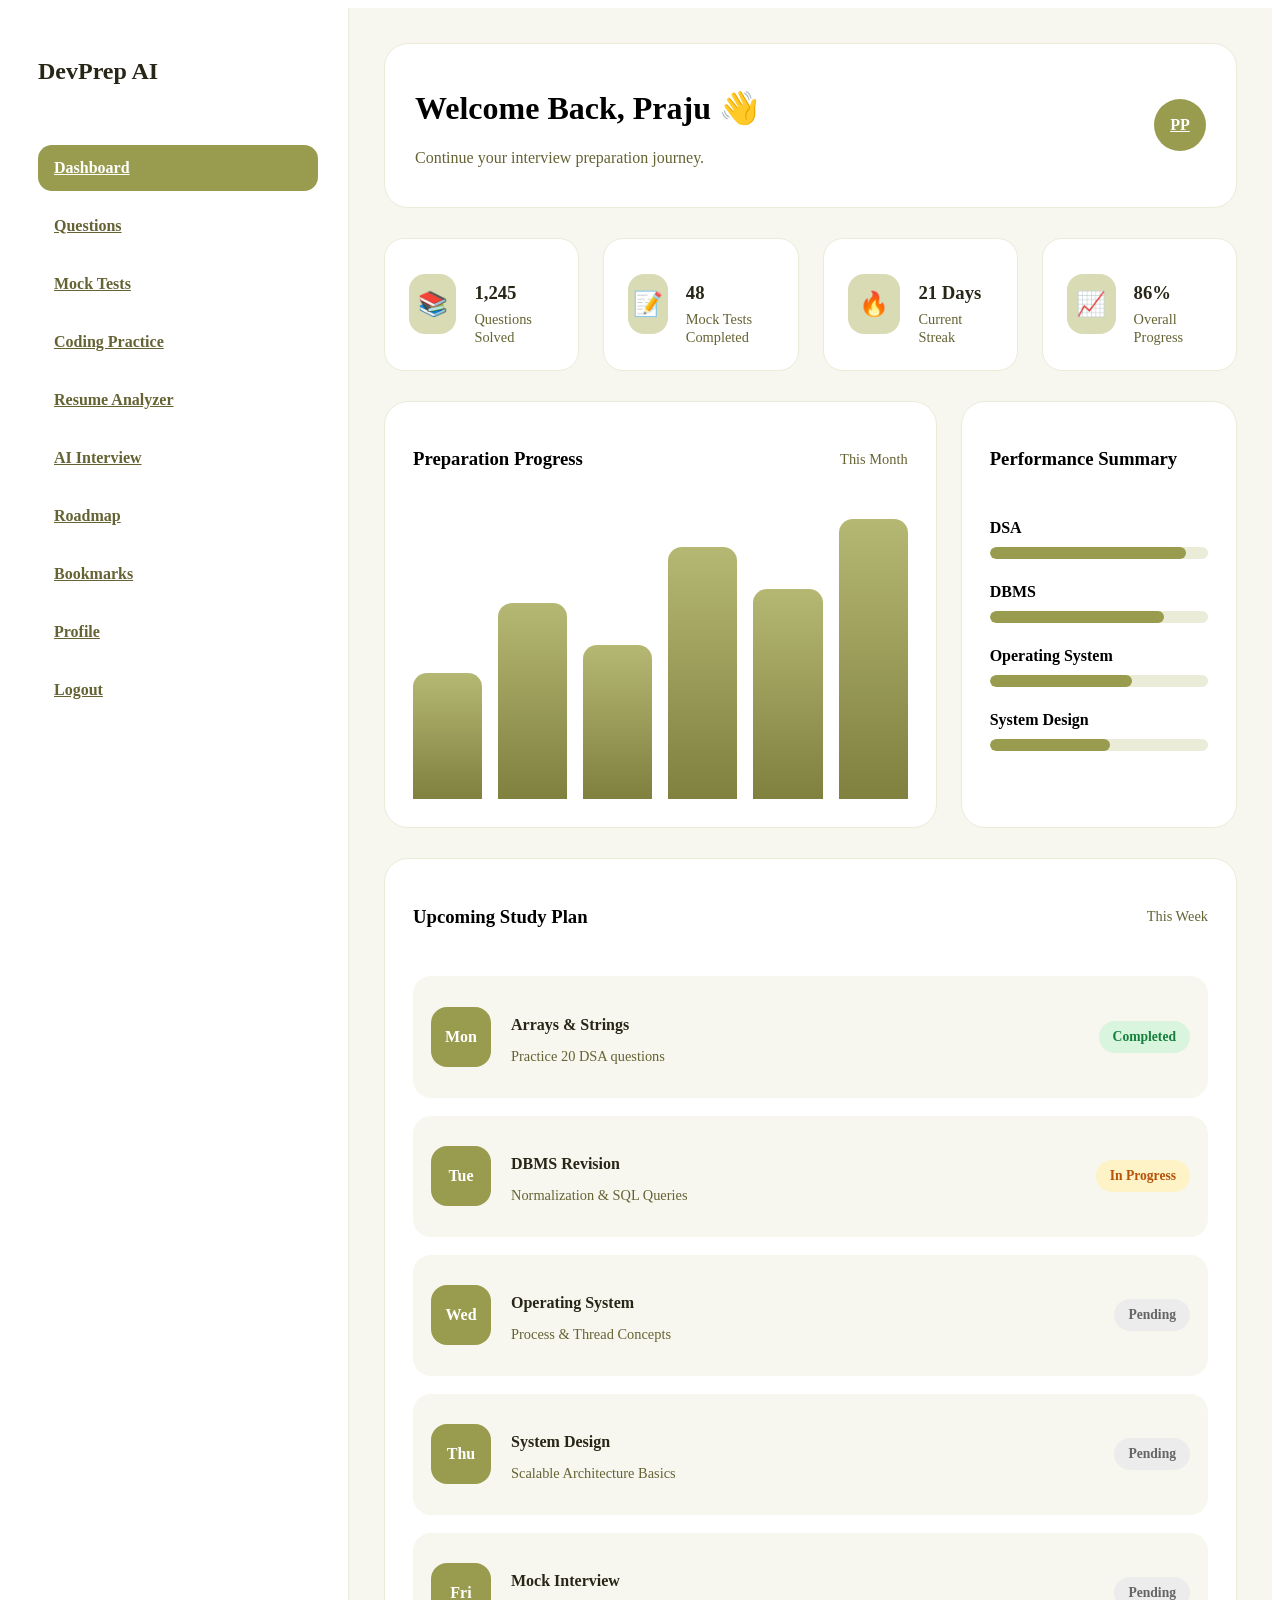
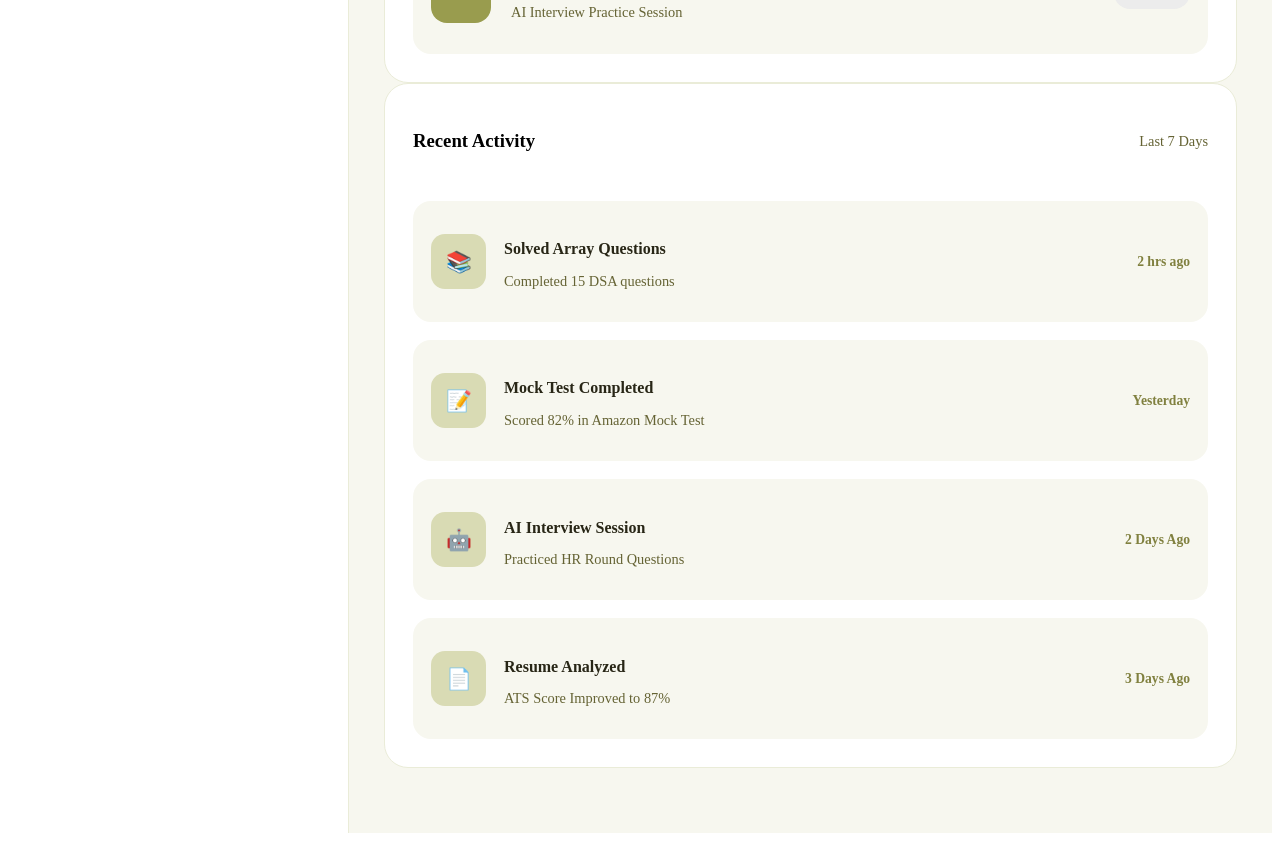
==== pages/dashboard.html @ f8e4fe68 "Dashboard done" ====
<!DOCTYPE html>
<html lang="en">

<head>

    <meta charset="UTF-8">

    <meta name="viewport" content="width=device-width, initial-scale=1.0">

    <title>Dashboard | DevPrep AI</title>

    <link rel="stylesheet" href="../assets/css/style.css">

    <link rel="stylesheet" href="../assets/css/dashboard.css">

</head>

<body>

    <div class="dashboard-layout">

        <!-- SIDEBAR -->

        <aside class="sidebar">

            <div class="sidebar-logo">

                <h2>DevPrep AI</h2>

            </div>

            <nav class="sidebar-menu">

                <a href="#" class="active">Dashboard</a>

                <a href="#">Questions</a>

                <a href="#">Mock Tests</a>

                <a href="#">Coding Practice</a>

                <a href="#">Resume Analyzer</a>

                <a href="#">AI Interview</a>

                <a href="#">Roadmap</a>

                <a href="#">Bookmarks</a>

                <a href="#">Profile</a>

                <a href="#">Logout</a>

            </nav>

        </aside>

        <!-- MAIN -->

        <main class="dashboard-main">

            <!-- TOPBAR -->

            <header class="dashboard-header">

                <div>

                    <h1>Welcome Back, Praju 👋</h1>

                    <p>
                        Continue your interview preparation journey.
                    </p>

                </div>

                <a href="../index.html" class="profile-mini">
                    PP
                </a>

            </header>

            <!-- CONTENT -->
            <div class="stats-grid">

                <div class="stat-widget">

                    <div class="stat-icon">📚</div>

                    <div class="stat-info">

                        <h3>1,245</h3>

                        <span>Questions Solved</span>

                    </div>

                </div>

                <div class="stat-widget">

                    <div class="stat-icon">📝</div>

                    <div class="stat-info">

                        <h3>48</h3>

                        <span>Mock Tests Completed</span>

                    </div>

                </div>

                <div class="stat-widget">

                    <div class="stat-icon">🔥</div>

                    <div class="stat-info">

                        <h3>21 Days</h3>

                        <span>Current Streak</span>

                    </div>

                </div>

                <div class="stat-widget">

                    <div class="stat-icon">📈</div>

                    <div class="stat-info">

                        <h3>86%</h3>

                        <span>Overall Progress</span>

                    </div>

                </div>

            </div>
            <div class="analytics-grid">

                <!-- Progress Chart -->

                <div class="analytics-card">

                    <div class="card-header">

                        <h3>Preparation Progress</h3>

                        <span>This Month</span>

                    </div>

                    <div class="chart-placeholder">

                        <div class="bar bar-1"></div>
                        <div class="bar bar-2"></div>
                        <div class="bar bar-3"></div>
                        <div class="bar bar-4"></div>
                        <div class="bar bar-5"></div>
                        <div class="bar bar-6"></div>

                    </div>

                </div>

                <!-- Progress Summary -->

                <div class="analytics-card">

                    <div class="card-header">

                        <h3>Performance Summary</h3>

                    </div>

                    <div class="progress-item">

                        <span>DSA</span>

                        <div class="progress-track">

                            <div class="progress-fill p1"></div>

                        </div>

                    </div>

                    <div class="progress-item">

                        <span>DBMS</span>

                        <div class="progress-track">

                            <div class="progress-fill p2"></div>

                        </div>

                    </div>

                    <div class="progress-item">

                        <span>Operating System</span>

                        <div class="progress-track">

                            <div class="progress-fill p3"></div>

                        </div>

                    </div>

                    <div class="progress-item">

                        <span>System Design</span>

                        <div class="progress-track">

                            <div class="progress-fill p4"></div>

                        </div>

                    </div>

                </div>

            </div>
            <!-- RECENT ACTIVITY -->
            <!-- STUDY PLAN -->

            <div class="study-plan-card">

                <div class="card-header">

                    <h3>Upcoming Study Plan</h3>

                    <span>This Week</span>

                </div>

                <div class="study-plan-list">

                    <div class="study-plan-item">

                        <div class="plan-day">
                            Mon
                        </div>

                        <div class="plan-content">

                            <h4>Arrays & Strings</h4>

                            <p>Practice 20 DSA questions</p>

                        </div>

                        <div class="plan-status completed">

                            Completed

                        </div>

                    </div>

                    <div class="study-plan-item">

                        <div class="plan-day">
                            Tue
                        </div>

                        <div class="plan-content">

                            <h4>DBMS Revision</h4>

                            <p>Normalization & SQL Queries</p>

                        </div>

                        <div class="plan-status active">

                            In Progress

                        </div>

                    </div>

                    <div class="study-plan-item">

                        <div class="plan-day">
                            Wed
                        </div>

                        <div class="plan-content">

                            <h4>Operating System</h4>

                            <p>Process & Thread Concepts</p>

                        </div>

                        <div class="plan-status pending">

                            Pending

                        </div>

                    </div>

                    <div class="study-plan-item">

                        <div class="plan-day">
                            Thu
                        </div>

                        <div class="plan-content">

                            <h4>System Design</h4>

                            <p>Scalable Architecture Basics</p>

                        </div>

                        <div class="plan-status pending">

                            Pending

                        </div>

                    </div>

                    <div class="study-plan-item">

                        <div class="plan-day">
                            Fri
                        </div>

                        <div class="plan-content">

                            <h4>Mock Interview</h4>

                            <p>AI Interview Practice Session</p>

                        </div>

                        <div class="plan-status pending">

                            Pending

                        </div>

                    </div>

                </div>

            </div>

            <div class="activity-card">

                <div class="card-header">

                    <h3>Recent Activity</h3>

                    <span>Last 7 Days</span>

                </div>

                <div class="activity-list">

                    <div class="activity-item">

                        <div class="activity-icon">
                            📚
                        </div>

                        <div class="activity-info">

                            <h4>Solved Array Questions</h4>

                            <p>Completed 15 DSA questions</p>

                        </div>

                        <span class="activity-time">
                            2 hrs ago
                        </span>

                    </div>

                    <div class="activity-item">

                        <div class="activity-icon">
                            📝
                        </div>

                        <div class="activity-info">

                            <h4>Mock Test Completed</h4>

                            <p>Scored 82% in Amazon Mock Test</p>

                        </div>

                        <span class="activity-time">
                            Yesterday
                        </span>

                    </div>

                    <div class="activity-item">

                        <div class="activity-icon">
                            🤖
                        </div>

                        <div class="activity-info">

                            <h4>AI Interview Session</h4>

                            <p>Practiced HR Round Questions</p>

                        </div>

                        <span class="activity-time">
                            2 Days Ago
                        </span>

                    </div>

                    <div class="activity-item">

                        <div class="activity-icon">
                            📄
                        </div>

                        <div class="activity-info">

                            <h4>Resume Analyzed</h4>

                            <p>ATS Score Improved to 87%</p>

                        </div>

                        <span class="activity-time">
                            3 Days Ago
                        </span>

                    </div>

                </div>

            </div>

        </main>

    </div>

</body>

</html>
---- assets/css/dashboard.css ----
/* ==========================================
   DASHBOARD LAYOUT
========================================== */

.dashboard-layout {

    display: flex;

    min-height: 100vh;

    background: #F7F7EF;
}

/* ==========================================
   SIDEBAR
========================================== */

.sidebar {

    width: 280px;

    background: #FFFFFF;

    border-right: 1px solid #EAECD8;

    padding: 30px;

    display: flex;

    flex-direction: column;
}

.sidebar-logo {

    margin-bottom: 40px;
}

.sidebar-logo h2 {

    color: #282616;
}

.sidebar-menu {

    display: flex;

    flex-direction: column;

    gap: 12px;
}

.sidebar-menu a {

    padding: 14px 16px;

    border-radius: 14px;

    color: #656334;

    font-weight: 600;

    transition: 0.3s ease;
}

.sidebar-menu a:hover {

    background: #F7F7EF;
}

.sidebar-menu a.active {

    background: #999C4E;

    color: white;
}

/* ==========================================
   MAIN
========================================== */

.dashboard-main {

    flex: 1;

    padding: 35px;
}

/* ==========================================
   HEADER
========================================== */

.dashboard-header {

    background: white;

    border: 1px solid #EAECD8;

    border-radius: 24px;

    padding: 24px 30px;

    display: flex;

    justify-content: space-between;

    align-items: center;

    margin-bottom: 30px;
}

.dashboard-header p {

    margin-top: 8px;

    color: #656334;
}

.profile-mini {

    width: 52px;

    height: 52px;

    border-radius: 50%;

    background: #999C4E;

    color: white;

    display: flex;

    align-items: center;

    justify-content: center;

    font-weight: 700;
}

/* ==========================================
   CONTENT
========================================== */

.dashboard-content {

    background: white;

    border: 1px solid #EAECD8;

    border-radius: 24px;

    min-height: 500px;

    padding: 30px;
}

/* ==========================================
   RESPONSIVE
========================================== */

@media (max-width: 992px) {

    .sidebar {

        display: none;
    }

    .dashboard-main {

        padding: 20px;
    }
}

.header-actions{

    display:flex;

    align-items:center;

    gap:16px;
}

.back-btn{

    background:#FFFFFF;

    border:1px solid #D9DBB4;

    padding:10px 18px;

    border-radius:12px;

    color:#656334;

    font-weight:600;

    transition:0.3s ease;
}

.back-btn:hover{

    background:#F7F7EF;

    transform:translateY(-2px);
}

/* ==========================================
   STATS CARDS
========================================== */

.stats-grid{

    display:grid;

    grid-template-columns:repeat(4,1fr);

    gap:24px;

    margin-bottom:30px;
}

.stat-widget{

    background:#FFFFFF;

    border:1px solid #EAECD8;

    border-radius:20px;

    padding:24px;

    display:flex;

    align-items:center;

    gap:18px;

    transition:0.3s ease;
}

.stat-widget:hover{

    transform:translateY(-6px);

    box-shadow:0 12px 30px rgba(0,0,0,0.08);
}

.stat-icon{

    width:60px;

    height:60px;

    border-radius:16px;

    background:#D9DBB4;

    display:flex;

    align-items:center;

    justify-content:center;

    font-size:1.5rem;
}

.stat-info h3{

    margin-bottom:6px;

    color:#282616;
}

.stat-info span{

    color:#656334;

    font-size:0.9rem;
}

/* ==========================================
   RESPONSIVE
========================================== */

@media(max-width:1200px){

    .stats-grid{

        grid-template-columns:repeat(2,1fr);
    }
}

@media(max-width:768px){

    .stats-grid{

        grid-template-columns:1fr;
    }
}

/* ==========================================
   ANALYTICS
========================================== */

.analytics-grid{

    display:grid;

    grid-template-columns:2fr 1fr;

    gap:24px;

    margin-bottom:30px;
}

.analytics-card{

    background:#FFFFFF;

    border:1px solid #EAECD8;

    border-radius:24px;

    padding:28px;
}

.card-header{

    display:flex;

    justify-content:space-between;

    align-items:center;

    margin-bottom:30px;
}

.card-header span{

    color:#656334;

    font-size:0.9rem;
}

/* ==========================================
   CHART
========================================== */

.chart-placeholder{

    height:280px;

    display:flex;

    align-items:flex-end;

    justify-content:space-between;

    gap:16px;
}

.bar{

    flex:1;

    border-radius:14px 14px 0 0;

    background:linear-gradient(
        180deg,
        #B5B872,
        #80803F
    );
}

.bar-1{height:45%;}
.bar-2{height:70%;}
.bar-3{height:55%;}
.bar-4{height:90%;}
.bar-5{height:75%;}
.bar-6{height:100%;}

/* ==========================================
   PROGRESS
========================================== */

.progress-item{

    margin-bottom:24px;
}

.progress-item span{

    display:block;

    margin-bottom:10px;

    font-weight:600;
}

.progress-track{

    height:12px;

    background:#EAECD8;

    border-radius:999px;

    overflow:hidden;
}

.progress-fill{

    height:100%;

    border-radius:999px;

    background:#999C4E;
}

.p1{width:90%;}
.p2{width:80%;}
.p3{width:65%;}
.p4{width:55%;}

/* ==========================================
   RESPONSIVE
========================================== */

@media(max-width:992px){

    .analytics-grid{

        grid-template-columns:1fr;
    }
}

/* ==========================================
   RECENT ACTIVITY
========================================== */

.activity-card{

    background:#FFFFFF;

    border:1px solid #EAECD8;

    border-radius:24px;

    padding:28px;

    margin-bottom:30px;
}

.activity-list{

    display:flex;

    flex-direction:column;

    gap:18px;
}

.activity-item{

    display:flex;

    align-items:center;

    justify-content:space-between;

    padding:18px;

    border-radius:18px;

    background:#F7F7EF;

    transition:0.3s ease;
}

.activity-item:hover{

    transform:translateX(5px);
}

.activity-icon{

    width:55px;

    height:55px;

    border-radius:14px;

    background:#D9DBB4;

    display:flex;

    align-items:center;

    justify-content:center;

    font-size:1.3rem;
}

.activity-info{

    flex:1;

    margin-left:18px;
}

.activity-info h4{

    margin-bottom:6px;

    color:#282616;
}

.activity-info p{

    color:#656334;

    font-size:0.9rem;
}

.activity-time{

    font-size:0.85rem;

    color:#80803F;

    font-weight:600;
}

/* ==========================================
   MOBILE
========================================== */

@media(max-width:768px){

    .activity-item{

        flex-direction:column;

        align-items:flex-start;

        gap:12px;
    }

    .activity-info{

        margin-left:0;
    }
}

/* ==========================================
   STUDY PLAN
========================================== */

.study-plan-card{

    background:#FFFFFF;

    border:1px solid #EAECD8;

    border-radius:24px;

    padding:28px;
}

.study-plan-list{

    display:flex;

    flex-direction:column;

    gap:18px;
}

.study-plan-item{

    display:flex;

    align-items:center;

    justify-content:space-between;

    padding:18px;

    border-radius:18px;

    background:#F7F7EF;

    transition:0.3s ease;
}

.study-plan-item:hover{

    transform:translateX(5px);
}

.plan-day{

    width:60px;

    height:60px;

    border-radius:16px;

    background:#999C4E;

    color:white;

    display:flex;

    align-items:center;

    justify-content:center;

    font-weight:700;
}

.plan-content{

    flex:1;

    margin-left:20px;
}

.plan-content h4{

    margin-bottom:6px;

    color:#282616;
}

.plan-content p{

    color:#656334;

    font-size:0.9rem;
}

.plan-status{

    padding:8px 14px;

    border-radius:999px;

    font-size:0.85rem;

    font-weight:600;
}

.completed{

    background:#D9F5DD;

    color:#15803D;
}

.active{

    background:#FEF3C7;

    color:#B45309;
}

.pending{

    background:#ECECEC;

    color:#656565;
}

/* ==========================================
   MOBILE
========================================== */

@media(max-width:768px){

    .study-plan-item{

        flex-direction:column;

        align-items:flex-start;

        gap:12px;
    }

    .plan-content{

        margin-left:0;
    }
}
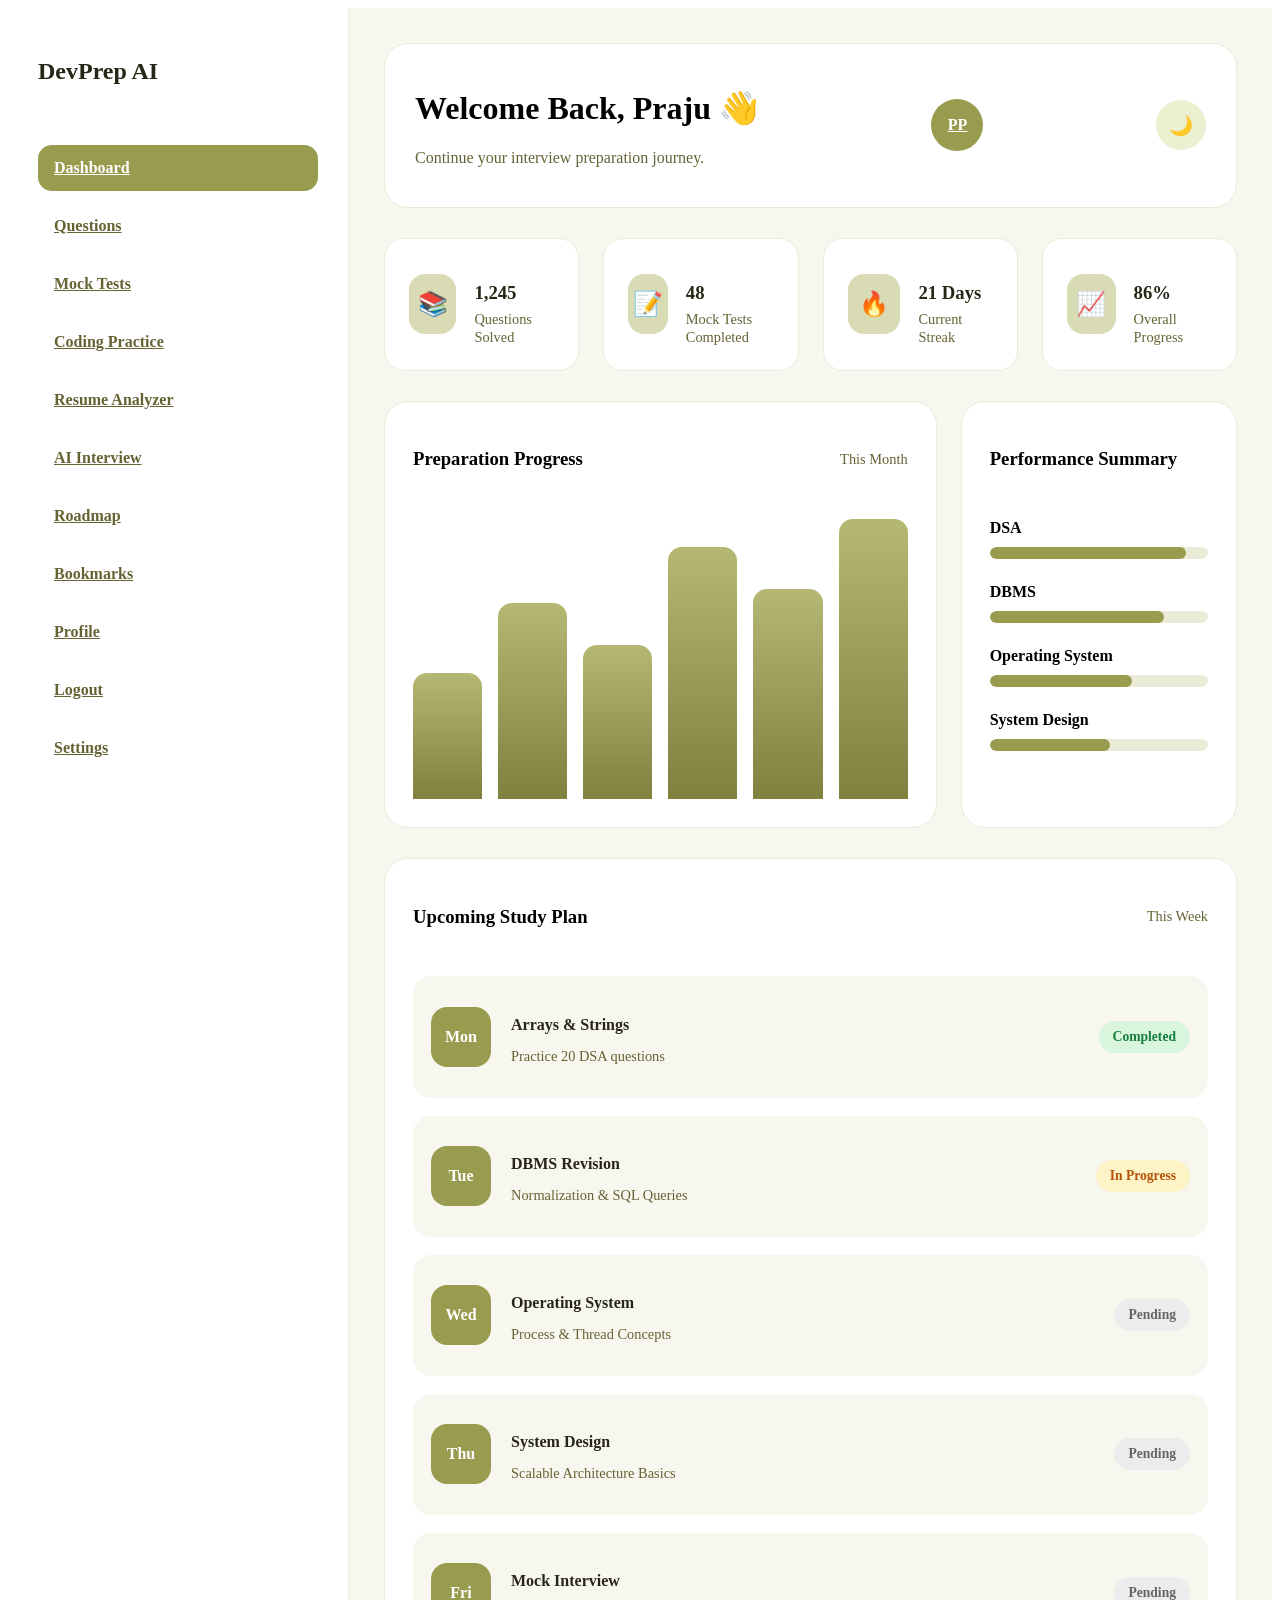
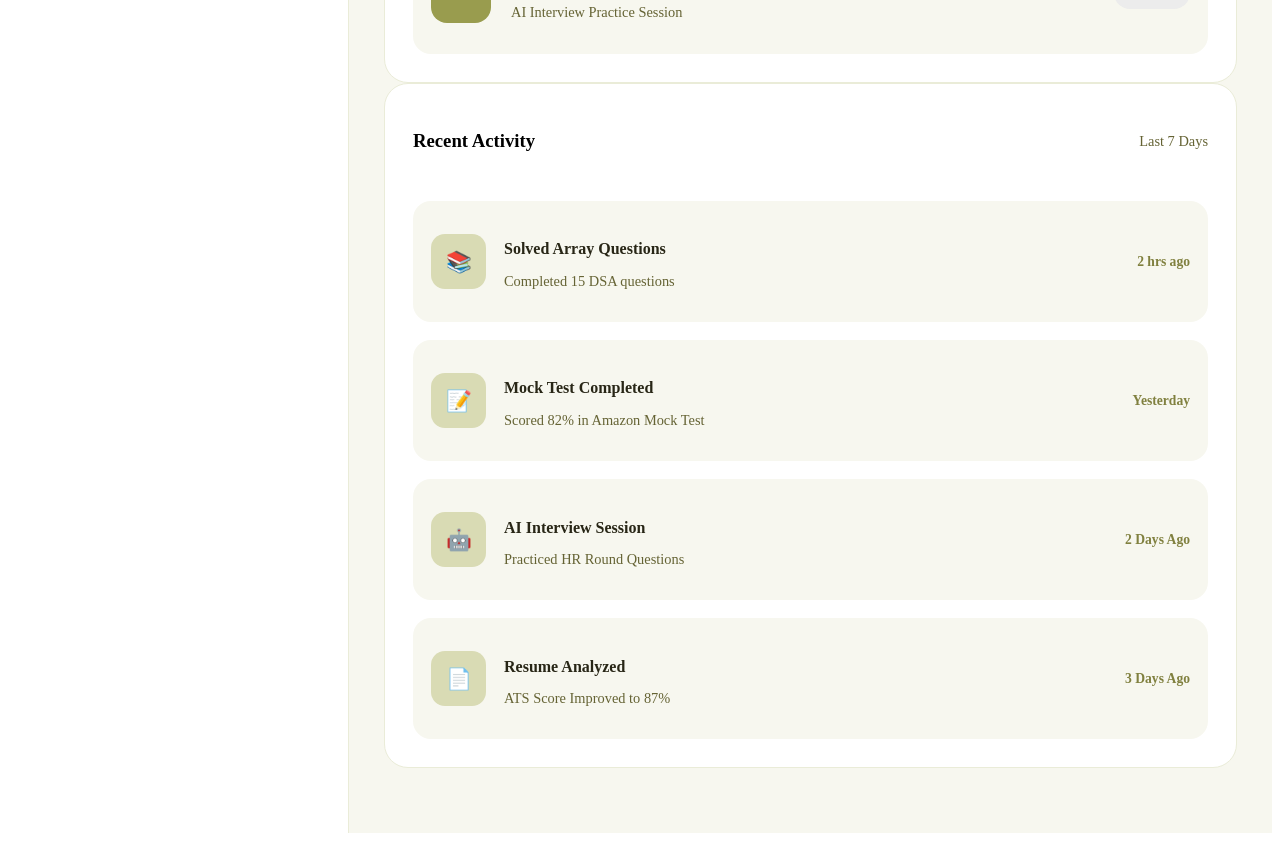
==== commit 7fb49229: "competed" ====
--- a/pages/dashboard.html
+++ b/pages/dashboard.html
@@ -33,23 +33,32 @@
 
                 <a href="#" class="active">Dashboard</a>
 
-                <a href="#">Questions</a>
-
-                <a href="#">Mock Tests</a>
-
-                <a href="#">Coding Practice</a>
-
-                <a href="#">Resume Analyzer</a>
-
-                <a href="#">AI Interview</a>
-
-                <a href="#">Roadmap</a>
-
-                <a href="#">Bookmarks</a>
-
-                <a href="#">Profile</a>
-
-                <a href="#">Logout</a>
+                <a href="question-bank.html">
+                    Questions
+                </a>
+
+                <a href="mock-tests.html">
+                    Mock Tests
+                </a>
+
+                <a href="coding-practice.html">Coding Practice</a>
+
+                <a href="resume-analyzer.html">Resume Analyzer</a>
+
+                <a href="ai-interview.html">AI Interview</a>
+
+                <a href="roadmap.html">Roadmap</a>
+
+                <a href="bookmarks.html">Bookmarks</a>
+
+                <a href="profile.html">Profile</a>
+
+                <a href="../login/login.html">
+                    Logout
+                </a>
+                <a href="settings.html">
+                    Settings
+                </a>
 
             </nav>
 
@@ -76,6 +85,9 @@
                 <a href="../index.html" class="profile-mini">
                     PP
                 </a>
+                <button class="theme-toggle">
+                    🌙
+                </button>
 
             </header>
 
--- a/assets/css/dashboard.css
+++ b/assets/css/dashboard.css
@@ -690,4 +690,21 @@
 
         margin-left:0;
     }
+}
+
+.theme-toggle{
+
+    width:50px;
+
+    height:50px;
+
+    border:none;
+
+    border-radius:50%;
+
+    background:#ECEFD0;
+
+    cursor:pointer;
+
+    font-size:1.2rem;
 }
